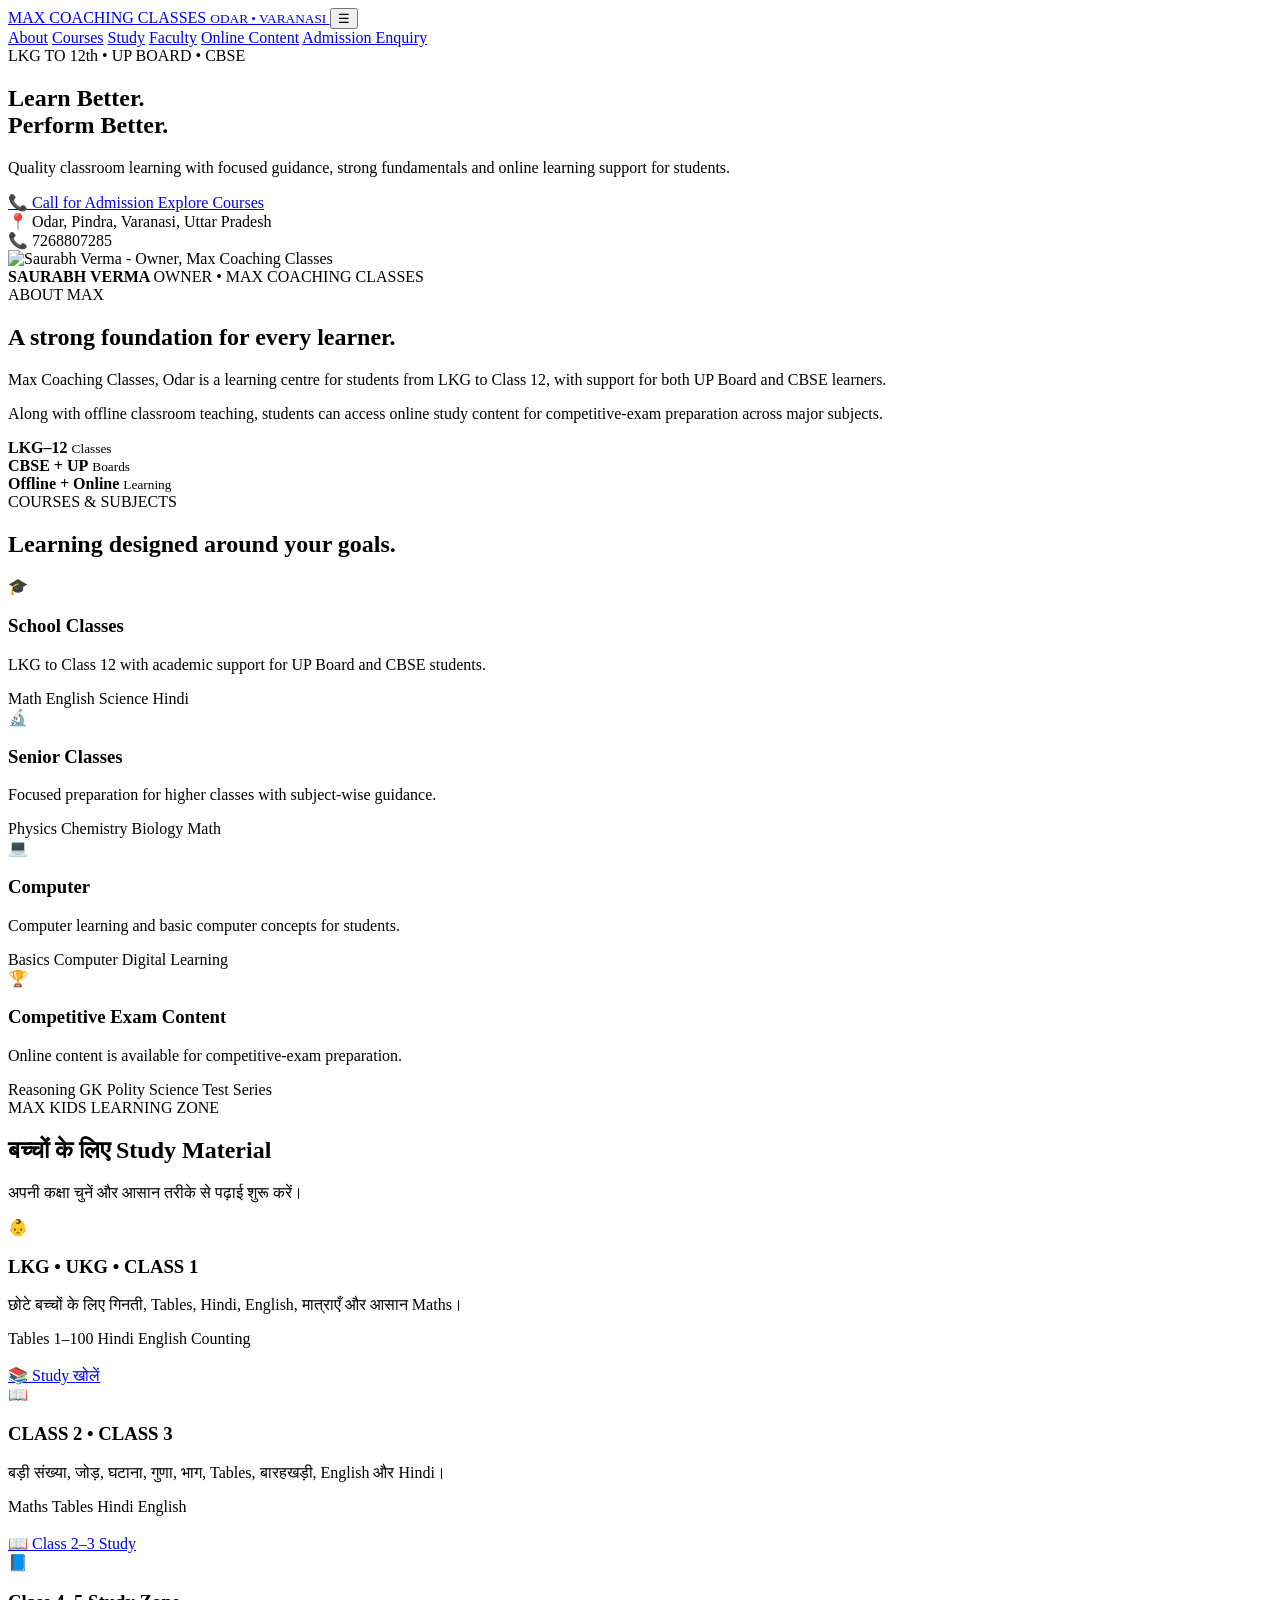
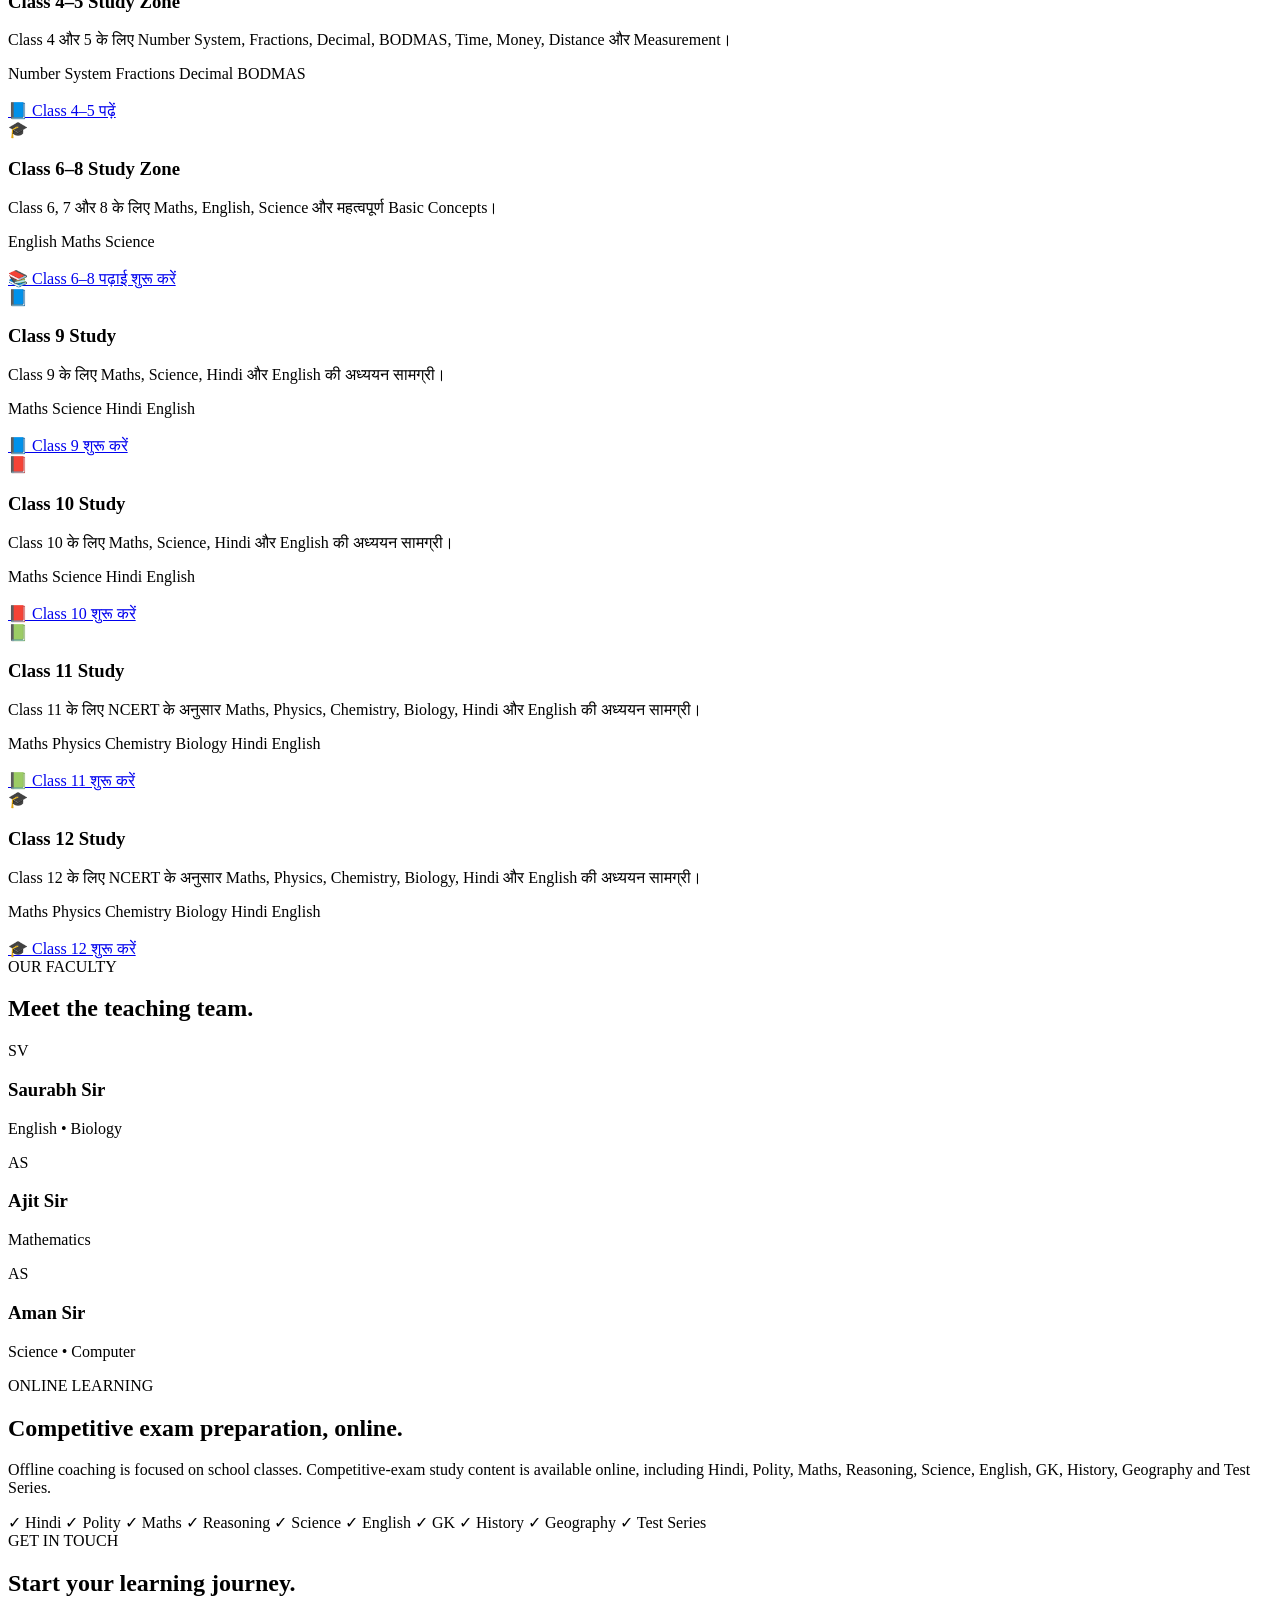
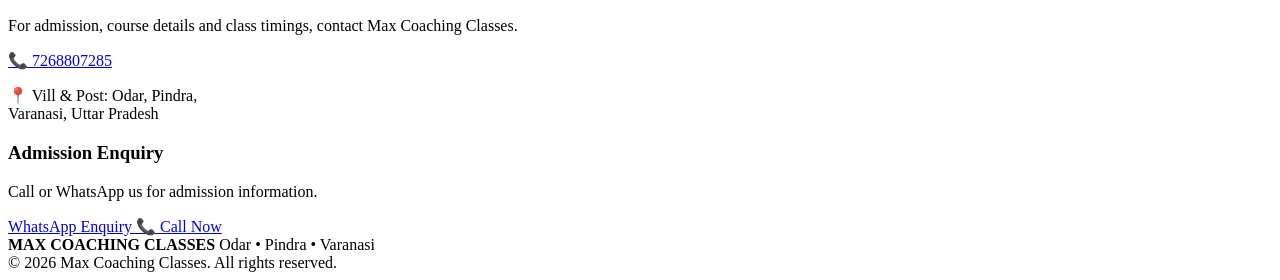
==== index.html @ fa8a2a4c "Add initial index.html for coaching classes website" ====
<!DOCTYPE html>
<html lang="en">
<head>

  <meta charset="UTF-8">

  <meta name="viewport"
        content="width=device-width, initial-scale=1.0">

  <meta name="description"
        content="Max Coaching Classes Odar, Pindra, Varanasi - LKG to 12th, UP Board, CBSE and online learning content.">

  <meta name="theme-color"
        content="#080808">

  <title>MAX Coaching Classes | Odar, Varanasi</title>

  <!-- Google Fonts -->
  <link rel="preconnect" href="https://fonts.googleapis.com">

  <link rel="preconnect"
        href="https://fonts.gstatic.com"
        crossorigin>

  <link
    href="https://fonts.googleapis.com/css2?family=Inter:wght@400;500;600;700;800&family=Playfair+Display:wght@600;700;800&display=swap"
    rel="stylesheet">

  <!-- Main CSS -->
  <link rel="stylesheet" href="./style.css">

</head>

<body>


<!-- =====================================================
     HEADER
===================================================== -->

<header class="header">

  <div class="container nav">

    <a class="brand" href="#home">

      <span class="brand-max">
        MAX
      </span>

      <span>
        COACHING CLASSES
      </span>

      <small>
        ODAR • VARANASI
      </small>

    </a>

    <button
      class="menu-btn"
      type="button"
      aria-label="Open menu">

      ☰

    </button>

    <nav class="nav-links">

      <a href="#about">About</a>

      <a href="#courses">Courses</a>

      <a href="#study">Study</a>

      <a href="#faculty">Faculty</a>

      <a href="#online">Online Content</a>

      <a
        href="#contact"
        class="nav-cta">

        Admission Enquiry

      </a>

    </nav>

  </div>

</header>



<!-- =====================================================
     MAIN
===================================================== -->

<main>


<!-- =====================================================
     HERO
===================================================== -->

<section id="home" class="hero">

  <div class="hero-glow"></div>

  <div class="container hero-grid">


    <!-- HERO TEXT -->

    <div class="hero-copy">

      <div class="eyebrow">
        LKG TO 12th • UP BOARD • CBSE
      </div>

      <h1>
        Learn Better.<br>
        <span>Perform Better.</span>
      </h1>

      <p class="hero-text">
        Quality classroom learning with focused
        guidance, strong fundamentals and online
        learning support for students.
      </p>

      <div class="hero-buttons">

        <a
          class="btn btn-gold"
          href="tel:+917268807285">

          📞 Call for Admission

        </a>

        <a
          class="btn btn-outline"
          href="#courses">

          Explore Courses

        </a>

      </div>

      <div class="quick-info">

        <div>

          <b>📍</b>

          <span>
            Odar, Pindra, Varanasi, Uttar Pradesh
          </span>

        </div>

        <div>

          <b>📞</b>

          <span>
            7268807285
          </span>

        </div>

      </div>

    </div>



    <!-- =================================================
         OWNER PHOTO
    ================================================== -->

    <div class="hero-card">

      <div class="gold-ring"></div>

      <!-- OWNER IMAGE
           IMPORTANT:
           owner.png GitHub repository ke ROOT me hai.
           Isliye path ./owner.png hai.
      -->

      <div class="owner-photo">

        <img
          src="./owner.png"
          alt="Saurabh Verma - Owner, Max Coaching Classes"
          class="owner-image">

      </div>


      <!-- OWNER BADGE -->

      <div class="owner-badge">

        <strong>
          SAURABH VERMA
        </strong>

        <span>
          OWNER • MAX COACHING CLASSES
        </span>

      </div>

    </div>

  </div>

</section>



<!-- =====================================================
     ABOUT
===================================================== -->

<section id="about" class="section">

  <div class="container split">

    <div>

      <div class="section-label">
        ABOUT MAX
      </div>

      <h2>
        A strong foundation for
        <span>every learner.</span>
      </h2>

    </div>

    <div>

      <p>
        Max Coaching Classes, Odar is a learning
        centre for students from LKG to Class 12,
        with support for both UP Board and CBSE
        learners.
      </p>

      <p>
        Along with offline classroom teaching,
        students can access online study content
        for competitive-exam preparation across
        major subjects.
      </p>

      <div class="stats">

        <div>
          <strong>LKG–12</strong>
          <small>Classes</small>
        </div>

        <div>
          <strong>CBSE + UP</strong>
          <small>Boards</small>
        </div>

        <div>
          <strong>Offline + Online</strong>
          <small>Learning</small>
        </div>

      </div>

    </div>

  </div>

</section>



<!-- =====================================================
     COURSES
===================================================== -->

<section id="courses" class="section dark-section">

  <div class="container">

    <div class="section-label">
      COURSES & SUBJECTS
    </div>

    <h2>
      Learning designed around
      <span>your goals.</span>
    </h2>

    <div class="cards">


      <!-- SCHOOL CLASSES -->

      <article class="card">

        <div class="icon">🎓</div>

        <h3>
          School Classes
        </h3>

        <p>
          LKG to Class 12 with academic
          support for UP Board and CBSE
          students.
        </p>

        <div class="tags">

          <span>Math</span>
          <span>English</span>
          <span>Science</span>
          <span>Hindi</span>

        </div>

      </article>



      <!-- SENIOR CLASSES -->

      <article class="card">

        <div class="icon">🔬</div>

        <h3>
          Senior Classes
        </h3>

        <p>
          Focused preparation for higher
          classes with subject-wise guidance.
        </p>

        <div class="tags">

          <span>Physics</span>
          <span>Chemistry</span>
          <span>Biology</span>
          <span>Math</span>

        </div>

      </article>



      <!-- COMPUTER -->

      <article class="card">

        <div class="icon">💻</div>

        <h3>
          Computer
        </h3>

        <p>
          Computer learning and basic
          computer concepts for students.
        </p>

        <div class="tags">

          <span>Basics</span>
          <span>Computer</span>
          <span>Digital Learning</span>

        </div>

      </article>



      <!-- COMPETITIVE -->

      <article class="card">

        <div class="icon">🏆</div>

        <h3>
          Competitive Exam Content
        </h3>

        <p>
          Online content is available for
          competitive-exam preparation.
        </p>

        <div class="tags">

          <span>Reasoning</span>
          <span>GK</span>
          <span>Polity</span>
          <span>Science</span>
          <span>Test Series</span>

        </div>

      </article>

    </div>

  </div>

</section>



<!-- =====================================================
     STUDY ZONE
===================================================== -->

<section id="study" class="section dark-section">

  <div class="container">

    <div class="section-label">
      MAX KIDS LEARNING ZONE
    </div>

    <h2>
      बच्चों के लिए
      <span>Study Material</span>
    </h2>

    <p>
      अपनी कक्षा चुनें और आसान तरीके से
      पढ़ाई शुरू करें।
    </p>

    <div class="cards">


      <!-- LKG UKG CLASS 1 -->

      <article class="card">

        <div class="icon">👶</div>

        <h3>
          LKG • UKG • CLASS 1
        </h3>

        <p>
          छोटे बच्चों के लिए गिनती,
          Tables, Hindi, English,
          मात्राएँ और आसान Maths।
        </p>

        <div class="tags">

          <span>Tables 1–100</span>
          <span>Hindi</span>
          <span>English</span>
          <span>Counting</span>

        </div>

        <br>

        <a
          class="btn btn-gold"
          href="study.html">

          📚 Study खोलें

        </a>

      </article>



      <!-- CLASS 2–3 -->

      <article class="card">

        <div class="icon">📖</div>

        <h3>
          CLASS 2 • CLASS 3
        </h3>

        <p>
          बड़ी संख्या, जोड़, घटाना,
          गुणा, भाग, Tables, बारहखड़ी,
          English और Hindi।
        </p>

        <div class="tags">

          <span>Maths</span>
          <span>Tables</span>
          <span>Hindi</span>
          <span>English</span>

        </div>

        <br>

        <a
          class="btn btn-gold"
          href="study23.html">

          📖 Class 2–3 Study

        </a>

      </article>



      <!-- CLASS 4–5 -->

      <article class="card">

        <div class="icon">📘</div>

        <h3>
          Class 4–5 Study Zone
        </h3>

        <p>
          Class 4 और 5 के लिए Number System,
          Fractions, Decimal, BODMAS, Time,
          Money, Distance और Measurement।
        </p>

        <div class="tags">

          <span>Number System</span>
          <span>Fractions</span>
          <span>Decimal</span>
          <span>BODMAS</span>

        </div>

        <br>

        <a
          class="btn btn-gold"
          href="class4-5.html">

          📘 Class 4–5 पढ़ें

        </a>

      </article>



      <!-- CLASS 6–8 -->

      <article class="card">

        <div class="icon">🎓</div>

        <h3>
          Class 6–8 Study Zone
        </h3>

        <p>
          Class 6, 7 और 8 के लिए Maths,
          English, Science और महत्वपूर्ण
          Basic Concepts।
        </p>

        <div class="tags">

          <span>English</span>
          <span>Maths</span>
          <span>Science</span>

        </div>

        <br>

        <a
          class="btn btn-gold"
          href="class6-8.html">

          📚 Class 6–8 पढ़ाई शुरू करें

        </a>

      </article>



      <!-- CLASS 9 -->

      <article class="card">

        <div class="icon">📘</div>

        <h3>
          Class 9 Study
        </h3>

        <p>
          Class 9 के लिए Maths, Science,
          Hindi और English की अध्ययन सामग्री।
        </p>

        <div class="tags">

          <span>Maths</span>
          <span>Science</span>
          <span>Hindi</span>
          <span>English</span>

        </div>

        <br>

        <a
          class="btn btn-gold"
          href="class9.html">

          📘 Class 9 शुरू करें

        </a>

      </article>



      <!-- CLASS 10 -->

      <article class="card">

        <div class="icon">📕</div>

        <h3>
          Class 10 Study
        </h3>

        <p>
          Class 10 के लिए Maths, Science,
          Hindi और English की अध्ययन सामग्री।
        </p>

        <div class="tags">

          <span>Maths</span>
          <span>Science</span>
          <span>Hindi</span>
          <span>English</span>

        </div>

        <br>

        <a
          class="btn btn-gold"
          href="class10.html">

          📕 Class 10 शुरू करें

        </a>

      </article>



      <!-- CLASS 11 -->

      <article class="card">

        <div class="icon">📗</div>

        <h3>
          Class 11 Study
        </h3>

        <p>
          Class 11 के लिए NCERT के अनुसार
          Maths, Physics, Chemistry, Biology,
          Hindi और English की अध्ययन सामग्री।
        </p>

        <div class="tags">

          <span>Maths</span>
          <span>Physics</span>
          <span>Chemistry</span>
          <span>Biology</span>
          <span>Hindi</span>
          <span>English</span>

        </div>

        <br>

        <a
          class="btn btn-gold"
          href="class11.html">

          📗 Class 11 शुरू करें

        </a>

      </article>



      <!-- CLASS 12 -->

      <article class="card">

        <div class="icon">🎓</div>

        <h3>
          Class 12 Study
        </h3>

        <p>
          Class 12 के लिए NCERT के अनुसार
          Maths, Physics, Chemistry, Biology,
          Hindi और English की अध्ययन सामग्री।
        </p>

        <div class="tags">

          <span>Maths</span>
          <span>Physics</span>
          <span>Chemistry</span>
          <span>Biology</span>
          <span>Hindi</span>
          <span>English</span>

        </div>

        <br>

        <a
          class="btn btn-gold"
          href="class12.html">

          🎓 Class 12 शुरू करें

        </a>

      </article>

    </div>

  </div>

</section>



<!-- =====================================================
     FACULTY
===================================================== -->

<section id="faculty" class="section">

  <div class="container">

    <div class="section-label">
      OUR FACULTY
    </div>

    <h2>
      Meet the
      <span>teaching team.</span>
    </h2>

    <div class="faculty-grid">

      <div class="faculty">

        <div class="avatar">
          SV
        </div>

        <h3>
          Saurabh Sir
        </h3>

        <p>
          English • Biology
        </p>

      </div>


      <div class="faculty">

        <div class="avatar">
          AS
        </div>

        <h3>
          Ajit Sir
        </h3>

        <p>
          Mathematics
        </p>

      </div>


      <div class="faculty">

        <div class="avatar">
          AS
        </div>

        <h3>
          Aman Sir
        </h3>

        <p>
          Science • Computer
        </p>

      </div>

    </div>

  </div>

</section>



<!-- =====================================================
     ONLINE LEARNING
===================================================== -->

<section id="online" class="section online-section">

  <div class="container online-box">

    <div>

      <div class="section-label">
        ONLINE LEARNING
      </div>

      <h2>
        Competitive exam preparation,
        <span>online.</span>
      </h2>

      <p>
        Offline coaching is focused on school
        classes. Competitive-exam study content
        is available online, including Hindi,
        Polity, Maths, Reasoning, Science,
        English, GK, History, Geography and
        Test Series.
      </p>

    </div>

    <div class="online-list">

      <span>✓ Hindi</span>
      <span>✓ Polity</span>
      <span>✓ Maths</span>
      <span>✓ Reasoning</span>
      <span>✓ Science</span>
      <span>✓ English</span>
      <span>✓ GK</span>
      <span>✓ History</span>
      <span>✓ Geography</span>
      <span>✓ Test Series</span>

    </div>

  </div>

</section>



<!-- =====================================================
     CONTACT
===================================================== -->

<section id="contact" class="section contact-section">

  <div class="container contact-grid">

    <div>

      <div class="section-label">
        GET IN TOUCH
      </div>

      <h2>
        Start your learning
        <span>journey.</span>
      </h2>

      <p>
        For admission, course details and
        class timings, contact Max Coaching
        Classes.
      </p>

      <a
        class="big-phone"
        href="tel:+917268807285">

        📞 7268807285

      </a>

      <p class="address">

        📍 Vill & Post: Odar, Pindra,

        <br>

        Varanasi, Uttar Pradesh

      </p>

    </div>



    <div class="contact-card">

      <h3>
        Admission Enquiry
      </h3>

      <p>
        Call or WhatsApp us for admission
        information.
      </p>

      <a
        class="btn btn-gold full"
        href="https://wa.me/917268807285?text=Hello%20Max%20Coaching%20Classes,%20I%20want%20admission%20details."
        target="_blank"
        rel="noopener">

        WhatsApp Enquiry

      </a>

      <a
        class="btn btn-outline full"
        href="tel:+917268807285">

        📞 Call Now

      </a>

    </div>

  </div>

</section>


</main>



<!-- =====================================================
     FOOTER
===================================================== -->

<footer>

  <div class="container footer">

    <div>

      <strong>
        MAX COACHING CLASSES
      </strong>

      <span>
        Odar • Pindra • Varanasi
      </span>

    </div>

    <div>

      © <span id="year"></span>
      Max Coaching Classes.
      All rights reserved.

    </div>

  </div>

</footer>



<!-- =====================================================
     JAVASCRIPT
===================================================== -->

<script src="./script.js"></script>

<script>

  /* Current year */

  const yearElement =
    document.getElementById("year");

  if (yearElement) {

    yearElement.textContent =
      new Date().getFullYear();

  }

</script>


</body>
  </html>
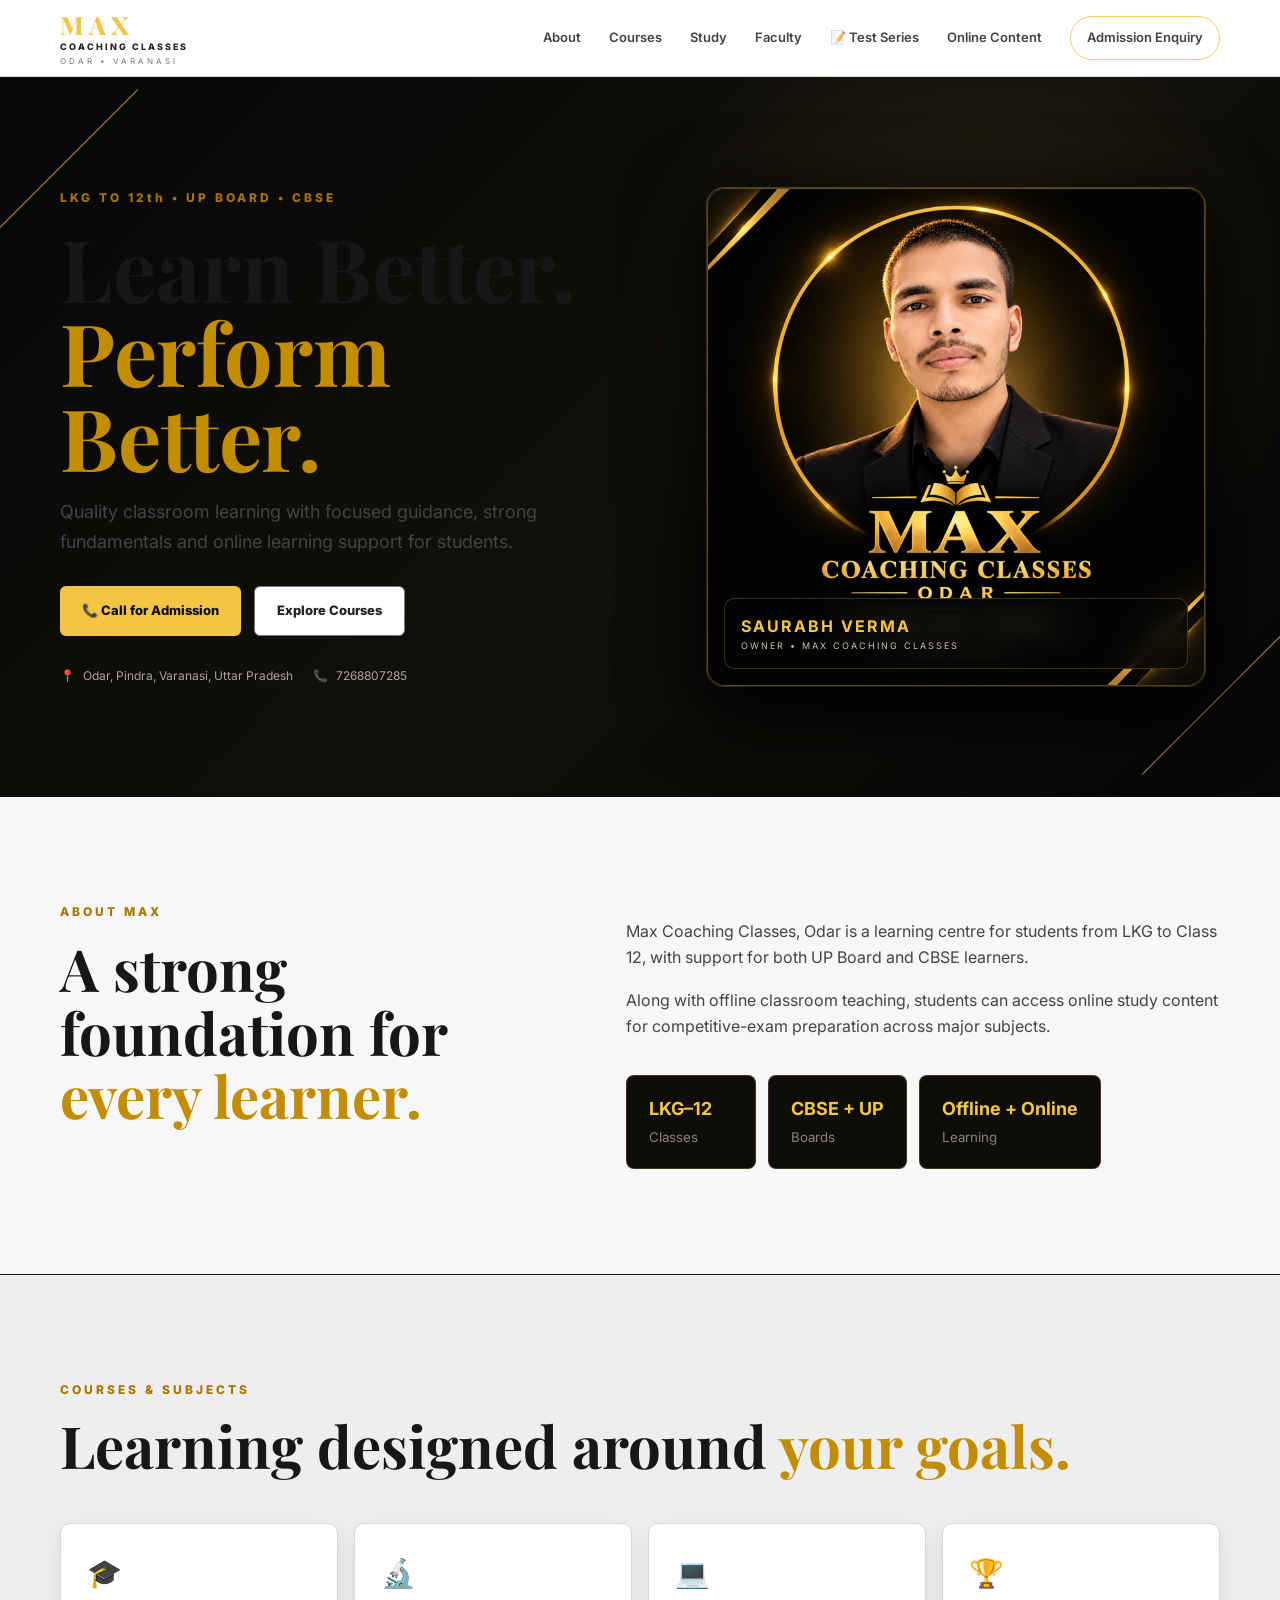
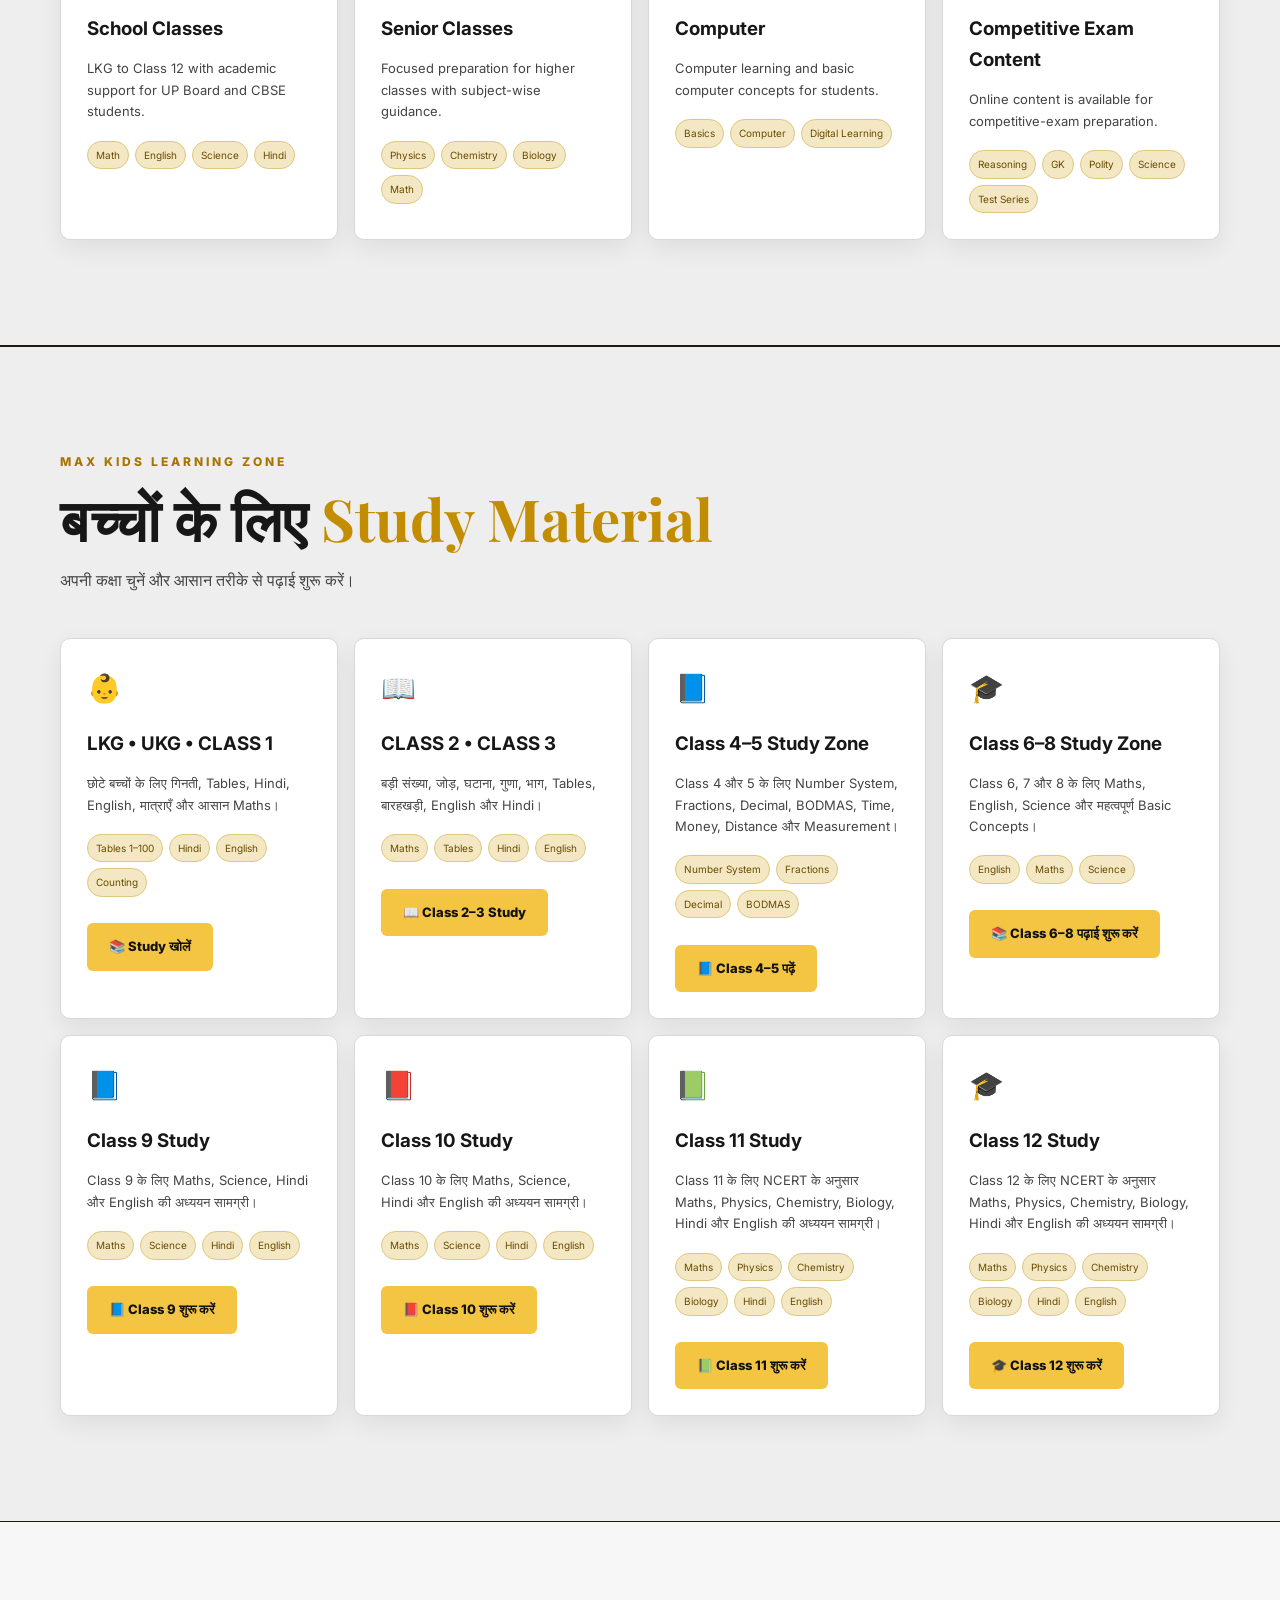
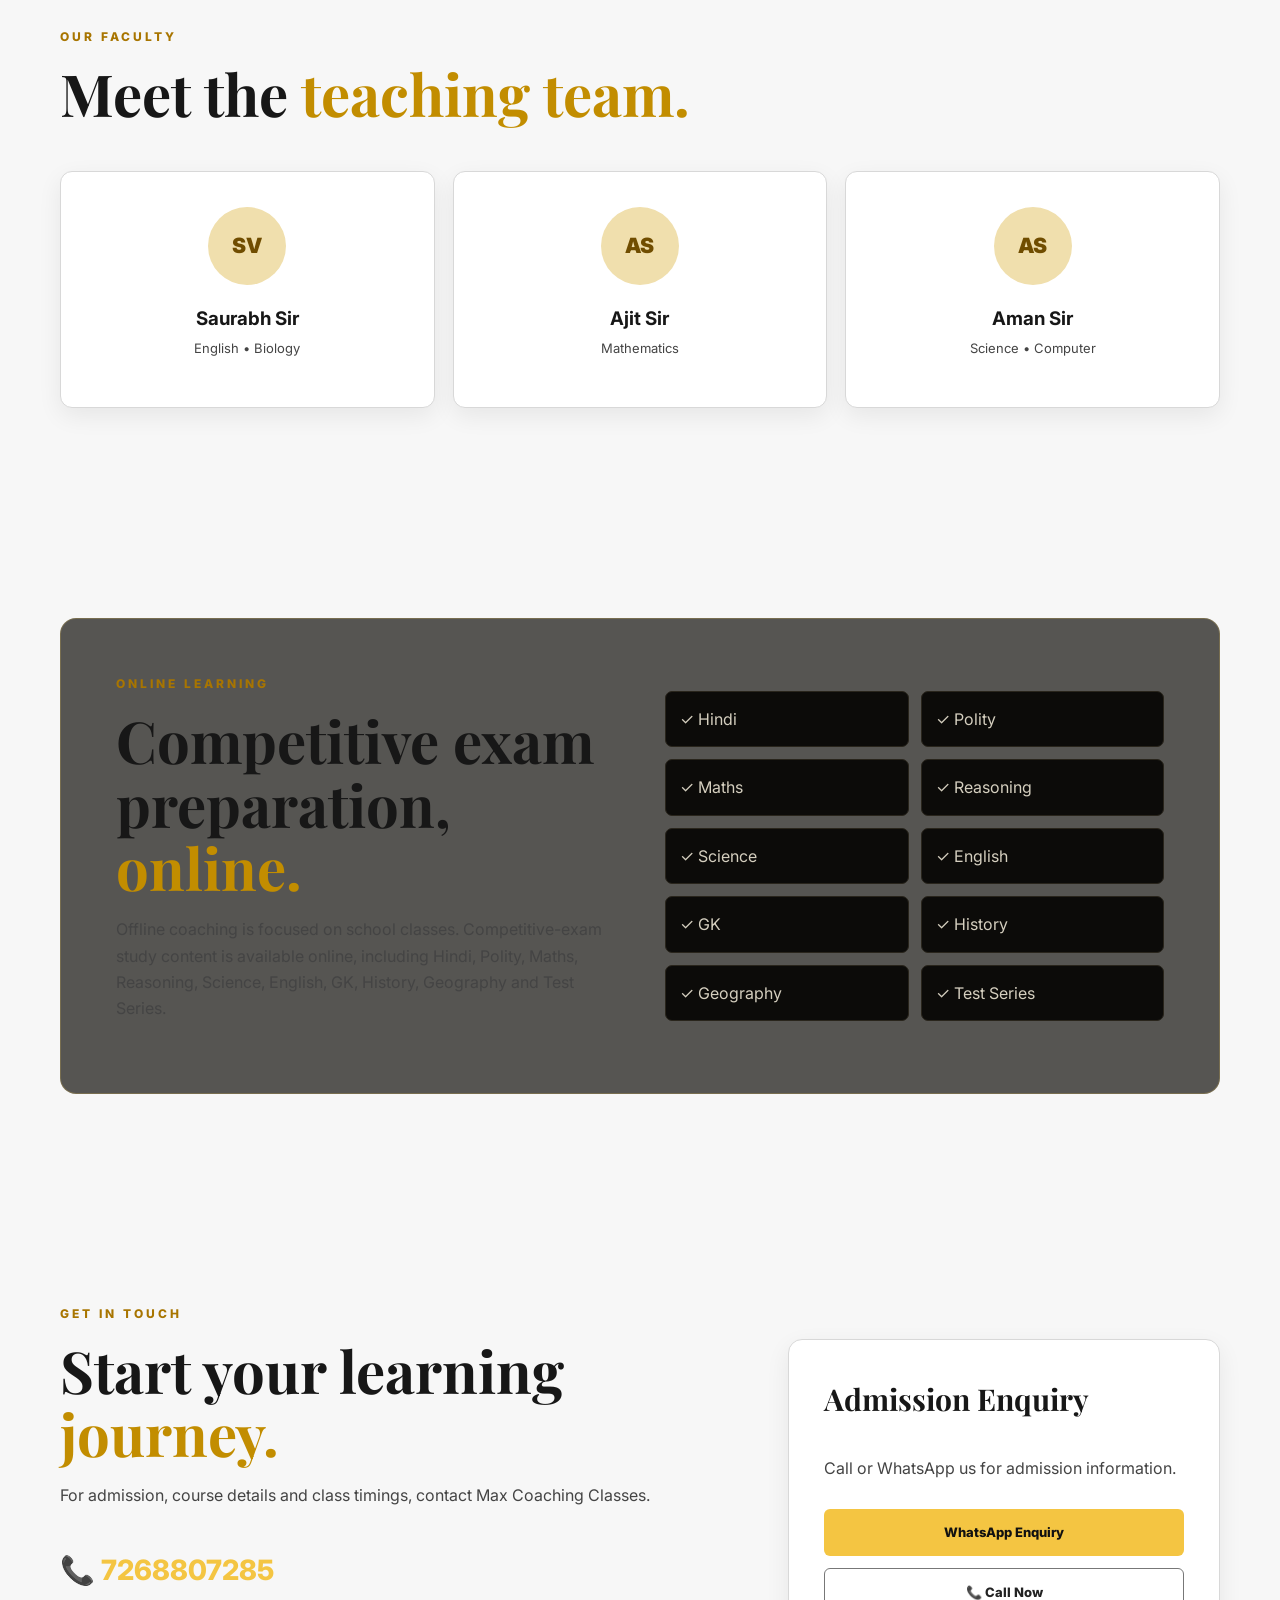
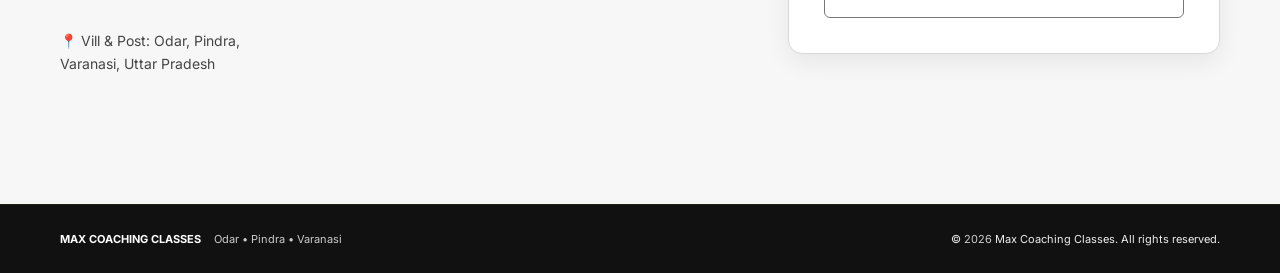
==== commit ab626d6d: "Update index.html" ====
--- a/index.html
+++ b/index.html
@@ -76,7 +76,9 @@
       <a href="#study">Study</a>
 
       <a href="#faculty">Faculty</a>
-
+     <a href="test-series.html">
+     📝 Test Series
+      </a>
       <a href="#online">Online Content</a>
 
       <a
--- a/style.css
+++ b/style.css
@@ -0,0 +1,998 @@
+:root{
+  --black:#070707; --black2:#11100d; --gold:#f4c64d; --gold2:#ffd873;
+  --white:#f8f6ef; --muted:#b8b4aa; --line:rgba(244,198,77,.22);
+}
+*{box-sizing:border-box}html{scroll-behavior:smooth}
+body{margin:0;background:var(--black);color:var(--white);font-family:Inter,Arial,sans-serif;line-height:1.65}
+a{color:inherit;text-decoration:none}.container{width:min(1160px,92%);margin:auto}
+.header{position:sticky;top:0;z-index:50;background:rgba(7,7,7,.86);backdrop-filter:blur(14px);border-bottom:1px solid var(--line)}
+.nav{min-height:76px;display:flex;align-items:center;justify-content:space-between}.brand{display:flex;flex-direction:column;line-height:1}.brand-max{font-family:"Playfair Display",serif;font-size:25px;letter-spacing:5px;color:var(--gold);font-weight:800}.brand span:not(.brand-max){font-size:9px;letter-spacing:2px;font-weight:800;margin-top:5px}.brand small{color:#a99c7b;font-size:8px;letter-spacing:3px;margin-top:6px}
+.nav-links{display:flex;gap:28px;align-items:center;font-size:13px;font-weight:600}.nav-links a{opacity:.85}.nav-links a:hover{color:var(--gold);opacity:1}.nav-cta{border:1px solid var(--gold);padding:10px 16px;border-radius:30px;color:var(--gold)!important}.menu-btn{display:none;background:none;border:0;color:white;font-size:25px}
+.hero{position:relative;overflow:hidden;background:radial-gradient(circle at 75% 35%,rgba(244,198,77,.13),transparent 32%),linear-gradient(135deg,#070707,#12100b 55%,#070707);min-height:720px;display:flex;align-items:center}.hero:before,.hero:after{content:"";position:absolute;width:220px;height:1px;background:var(--gold);opacity:.7;transform:rotate(-45deg)}.hero:before{top:90px;left:-50px}.hero:after{right:-50px;bottom:100px}.hero-grid{display:grid;grid-template-columns:1.05fr .95fr;gap:50px;align-items:center}.eyebrow,.section-label{color:var(--gold);letter-spacing:3px;font-size:12px;font-weight:800}.hero h1{font-family:"Playfair Display",serif;font-size:clamp(52px,7vw,86px);line-height:.98;margin:18px 0}.hero h1 span,h2 span{color:var(--gold)}.hero-text{max-width:590px;color:#c7c2b6;font-size:18px}.hero-buttons{display:flex;gap:13px;margin:30px 0}.btn{display:inline-flex;align-items:center;justify-content:center;padding:13px 22px;border-radius:6px;font-weight:800;font-size:13px;transition:.25s}.btn-gold{background:var(--gold);color:#111}.btn-gold:hover{background:var(--gold2);transform:translateY(-2px)}.btn-outline{border:1px solid #6e633f;color:var(--white)}.btn-outline:hover{border-color:var(--gold);color:var(--gold)}.quick-info{display:flex;gap:20px;flex-wrap:wrap;color:#aaa69b;font-size:12px}.quick-info div{display:flex;gap:8px;align-items:center}.quick-info b{color:var(--gold)}
+.hero-card{position:relative;max-width:500px;margin:auto}.hero-card img{display:block;width:100%;border-radius:18px;position:relative;z-index:2;box-shadow:0 20px 80px rgba(0,0,0,.75);border:1px solid rgba(244,198,77,.3)}.gold-ring{position:absolute;inset:7%;border:1px solid rgba(244,198,77,.8);border-radius:50%;transform:rotate(15deg);box-shadow:0 0 45px rgba(244,198,77,.15)}.owner-badge{position:absolute;z-index:3;bottom:18px;left:18px;right:18px;padding:14px 16px;border-radius:10px;background:rgba(5,5,5,.82);backdrop-filter:blur(10px);border:1px solid var(--line);display:flex;flex-direction:column}.owner-badge strong{color:var(--gold);letter-spacing:2px}.owner-badge span{font-size:9px;color:#c8c1ae;letter-spacing:2px}
+.section{padding:105px 0}.split{display:grid;grid-template-columns:.9fr 1.1fr;gap:80px}.section h2{font-family:"Playfair Display",serif;font-size:clamp(38px,5vw,58px);line-height:1.1;margin:15px 0 0}.section p{color:#bcb8ad}.stats{display:flex;gap:12px;margin-top:35px}.stats div{border:1px solid var(--line);padding:18px 22px;min-width:130px;border-radius:8px;background:#0e0d0a}.stats strong{display:block;color:var(--gold);font-size:18px}.stats small{color:#88847a}
+.dark-section{background:#0c0b09;border-top:1px solid #1c1913;border-bottom:1px solid #1c1913}.cards{display:grid;grid-template-columns:repeat(4,1fr);gap:16px;margin-top:45px}.card{padding:26px;border:1px solid #27231b;background:linear-gradient(160deg,#12110e,#0b0b09);border-radius:10px;min-height:280px}.card:hover{border-color:rgba(244,198,77,.55);transform:translateY(-4px);transition:.25s}.icon{font-size:28px}.card h3{margin:18px 0 8px}.card p{font-size:13px}.tags{display:flex;flex-wrap:wrap;gap:6px;margin-top:18px}.tags span{font-size:10px;padding:5px 8px;border-radius:20px;background:#201c13;color:#d7c58f}
+.faculty-grid{display:grid;grid-template-columns:repeat(3,1fr);gap:18px;margin-top:45px}.faculty{text-align:center;border:1px solid #27231b;padding:35px;background:#0d0c0a;border-radius:12px}.avatar{width:78px;height:78px;border-radius:50%;display:grid;place-items:center;margin:auto;background:linear-gradient(145deg,#f4c64d,#6e5420);color:#111;font-weight:900;font-size:21px}.faculty h3{margin-bottom:3px}.faculty p{margin-top:0;color:var(--gold);font-size:13px}
+.online-section{background:radial-gradient(circle at 20% 50%,rgba(244,198,77,.08),transparent 35%)}.online-box{border:1px solid var(--line);padding:55px;border-radius:16px;display:grid;grid-template-columns:1fr 1fr;gap:50px;background:rgba(18,16,12,.7)}.online-list{display:grid;grid-template-columns:1fr 1fr;gap:12px;align-content:center}.online-list span{padding:14px;border:1px solid #29251c;border-radius:7px;color:#d5cfbf;background:#0c0b09}
+.contact-section{padding-bottom:115px}.contact-grid{display:grid;grid-template-columns:1.2fr .8fr;gap:80px;align-items:center}.big-phone{display:inline-block;color:var(--gold);font-size:28px;font-weight:800;margin:22px 0}.address{font-size:14px}.contact-card{border:1px solid var(--line);padding:35px;border-radius:14px;background:linear-gradient(160deg,#17140e,#0d0c0a)}.contact-card h3{font-family:"Playfair Display",serif;font-size:30px;margin-top:0}.full{width:100%;margin-top:12px}
+footer{border-top:1px solid #211e17;padding:25px 0;color:#77736a;font-size:11px}.footer{display:flex;justify-content:space-between;gap:20px}.footer strong{color:#c4a75d;margin-right:10px}
+@media(max-width:850px){.nav-links{display:none;position:absolute;top:76px;left:0;right:0;background:#090908;padding:20px;flex-direction:column;border-bottom:1px solid var(--line)}.nav-links.open{display:flex}.menu-btn{display:block}.hero{padding:75px 0}.hero-grid,.split,.online-box,.contact-grid{grid-template-columns:1fr}.hero-card{order:-1;max-width:430px}.cards{grid-template-columns:1fr 1fr}.faculty-grid{grid-template-columns:1fr}.section{padding:75px 0}.split{gap:30px}.footer{flex-direction:column}}
+@media(max-width:520px){.cards{grid-template-columns:1fr}.hero h1{font-size:52px}.stats{display:grid;grid-template-columns:1fr 1fr}.online-box{padding:28px}.hero-buttons{flex-direction:column}.btn{width:100%}}
+
+/* =================================================
+   MAX KIDS STUDY SECTION
+================================================= */
+
+.study-section{
+  background:#090807;
+  padding:90px 20px;
+  border-top:1px solid #282218;
+}
+
+.study-container{
+  max-width:1200px;
+  margin:auto;
+}
+
+.study-title{
+  text-align:center;
+  margin-bottom:35px;
+}
+
+.study-title p{
+  color:#d8ad43;
+  letter-spacing:4px;
+  font-size:11px;
+  font-weight:800;
+}
+
+.study-title h2{
+  color:#fff;
+  font-family:"Playfair Display",serif;
+  font-size:42px;
+  margin:10px 0;
+}
+
+.study-title span{
+  color:#aaa49a;
+  font-size:15px;
+}
+
+.study-menu{
+  display:flex;
+  justify-content:center;
+  flex-wrap:wrap;
+  gap:10px;
+  margin-bottom:60px;
+}
+
+.study-menu a{
+  color:#e9d18c;
+  background:#12100c;
+  border:1px solid #3a3120;
+  padding:11px 17px;
+  border-radius:30px;
+  text-decoration:none;
+  font-size:12px;
+  font-weight:bold;
+  transition:.3s;
+}
+
+.study-menu a:hover{
+  background:#d8ad43;
+  color:#080706;
+}
+
+.study-box{
+  margin:70px 0;
+}
+
+.study-heading{
+  margin-bottom:28px;
+}
+
+.study-heading small{
+  color:#d8ad43;
+  letter-spacing:3px;
+  font-weight:bold;
+  font-size:10px;
+}
+
+.study-heading h3{
+  color:white;
+  font-family:"Playfair Display",serif;
+  font-size:32px;
+  margin:7px 0;
+}
+
+.study-heading p{
+  color:#99948a;
+  font-size:14px;
+}
+
+
+/* TABLES */
+
+.table-grid{
+  display:grid;
+  grid-template-columns:repeat(5,1fr);
+  gap:10px;
+}
+
+.table-card{
+  background:#12100c;
+  border:1px solid #30291d;
+  border-radius:10px;
+  padding:15px 8px;
+  text-align:center;
+}
+
+.table-card strong{
+  display:block;
+  color:#e2b84d;
+  margin-bottom:7px;
+}
+
+.table-card span{
+  color:#c4beb1;
+  font-size:11px;
+  line-height:1.7;
+}
+
+
+/* MATH */
+
+.math-cards{
+  display:grid;
+  grid-template-columns:repeat(4,1fr);
+  gap:15px;
+}
+
+.math-card{
+  background:#12100c;
+  border:1px solid #30291d;
+  border-radius:12px;
+  padding:25px;
+  text-align:center;
+}
+
+.math-card div{
+  font-size:35px;
+}
+
+.math-card h4{
+  color:#e2b84d;
+  font-size:20px;
+}
+
+.math-card p{
+  color:#d0cabd;
+  margin:7px;
+}
+
+.small-table-box{
+  margin-top:35px;
+  background:#0e0d0a;
+  border:1px solid #30291d;
+  border-radius:12px;
+  padding:25px;
+}
+
+.small-table-box h3{
+  color:#e2b84d;
+}
+
+.small-table-grid{
+  display:grid;
+  grid-template-columns:repeat(5,1fr);
+  gap:10px;
+}
+
+.small-table{
+  background:#15130f;
+  border:1px solid #30291d;
+  border-radius:8px;
+  padding:12px;
+  color:#d0cabd;
+  text-align:center;
+  font-size:12px;
+  line-height:1.7;
+}
+
+.small-table b{
+  color:#e2b84d;
+  display:block;
+  margin-bottom:5px;
+}
+
+
+/* HINDI */
+
+.hindi-grid{
+  display:grid;
+  grid-template-columns:repeat(7,1fr);
+  gap:10px;
+}
+
+.hindi-card{
+  min-height:105px;
+  background:#12100c;
+  border:1px solid #30291d;
+  border-radius:10px;
+  display:flex;
+  flex-direction:column;
+  justify-content:center;
+  align-items:center;
+  text-align:center;
+  padding:10px;
+}
+
+.hindi-card b{
+  color:#e2b84d;
+  font-family:"Noto Sans Devanagari","Nirmala UI",sans-serif;
+  font-size:30px;
+}
+
+.hindi-card span{
+  color:#c8c1b2;
+  font-size:11px;
+  margin-top:8px;
+}
+
+
+/* MATRAYEN */
+
+.matra-section{
+  background:#11100c;
+  border:1px solid #30291d;
+  border-radius:12px;
+  padding:25px;
+  margin-top:25px;
+}
+
+.matra-section h3{
+  color:#e2b84d;
+}
+
+.matra-grid{
+  display:flex;
+  flex-wrap:wrap;
+  gap:10px;
+}
+
+.matra-grid span{
+  color:white;
+  background:#1b1811;
+  border:1px solid #3b321f;
+  padding:10px 15px;
+  border-radius:8px;
+  font-family:"Noto Sans Devanagari","Nirmala UI",sans-serif;
+  font-size:20px;
+}
+
+
+/* COUNTING */
+
+.counting-grid{
+  display:grid;
+  grid-template-columns:repeat(5,1fr);
+  gap:13px;
+}
+
+.count-card{
+  background:#12100c;
+  border:1px solid #30291d;
+  border-radius:12px;
+  min-height:190px;
+  display:flex;
+  flex-direction:column;
+  justify-content:center;
+  align-items:center;
+  text-align:center;
+  padding:15px;
+}
+
+.count-card strong{
+  color:#e2b84d;
+  font-size:32px;
+}
+
+.count-card span{
+  font-size:32px;
+  margin:5px;
+}
+
+.count-card p{
+  font-size:22px;
+  margin:4px;
+}
+
+.count-card b{
+  color:#fff;
+  font-family:"Noto Sans Devanagari","Nirmala UI",sans-serif;
+}
+
+
+/* ENGLISH */
+
+.alphabet-grid{
+  display:grid;
+  grid-template-columns:repeat(7,1fr);
+  gap:10px;
+}
+
+.alpha-card{
+  background:#12100c;
+  border:1px solid #30291d;
+  border-radius:10px;
+  padding:15px;
+  text-align:center;
+}
+
+.alpha-card strong{
+  display:block;
+  color:#e2b84d;
+  font-size:30px;
+}
+
+.alpha-card small{
+  display:block;
+  color:white;
+  font-size:23px;
+  margin-top:4px;
+}
+
+.alpha-card span{
+  color:#8e897e;
+  font-size:9px;
+}
+
+
+/* MOBILE */
+
+@media(max-width:850px){
+
+  .table-grid{
+    grid-template-columns:repeat(3,1fr);
+  }
+
+  .math-cards{
+    grid-template-columns:repeat(2,1fr);
+  }
+
+  .hindi-grid{
+    grid-template-columns:repeat(5,1fr);
+  }
+
+  .counting-grid{
+    grid-template-columns:repeat(3,1fr);
+  }
+
+  .alphabet-grid{
+    grid-template-columns:repeat(5,1fr);
+  }
+
+}
+
+@media(max-width:550px){
+
+  .study-section{
+    padding:60px 12px;
+  }
+
+  .study-title h2{
+    font-size:30px;
+  }
+
+  .table-grid{
+    grid-template-columns:repeat(2,1fr);
+  }
+
+  .math-cards{
+    grid-template-columns:1fr;
+  }
+
+  .small-table-grid{
+    grid-template-columns:repeat(2,1fr);
+  }
+
+  .hindi-grid{
+    grid-template-columns:repeat(3,1fr);
+  }
+
+  .counting-grid{
+    grid-template-columns:repeat(2,1fr);
+  }
+
+  .alphabet-grid{
+    grid-template-columns:repeat(4,1fr);
+  }
+
+  .study-heading h3{
+    font-size:25px;
+  }
+
+}
+.study-link-card{
+  display:flex;
+  align-items:center;
+  gap:15px;
+  text-decoration:none;
+  background:#12100c;
+  border:1px solid #4a3a20;
+  padding:18px;
+  border-radius:14px;
+  color:white;
+  transition:.3s;
+}
+
+.study-link-card > span{
+  font-size:32px;
+}
+
+.study-link-card div{
+  flex:1;
+}
+
+.study-link-card strong{
+  display:block;
+  color:#e4b844;
+  font-size:18px;
+}
+
+.study-link-card small{
+  display:block;
+  color:#aaa;
+  margin-top:3px;
+}
+
+.study-link-card b{
+  color:#e4b844;
+  font-size:25px;
+}
+
+.study-link-card:hover{
+  transform:translateY(-3px);
+  border-color:#e4b844;
+}
+/* =========================================================
+   MAX COACHING CLASSES
+   LIGHT + DARK MODE FIX
+   इसे style.css के सबसे नीचे रखें
+   ========================================================= */
+
+/* ---------- BASIC THEME VARIABLES ---------- */
+
+:root {
+  color-scheme: light dark;
+
+  --page-bg: #080808;
+  --section-bg: #0d0d0d;
+  --card-bg: #151515;
+  --card-bg-2: #1b1b1b;
+
+  --text-main: #ffffff;
+  --text-heading: #ffffff;
+  --text-muted: #c9c9c9;
+
+  --gold: #f4c542;
+  --gold-dark: #d9a91f;
+
+  --border: #343434;
+  --soft-border: #444444;
+
+  --input-bg: #ffffff;
+}
+
+
+/* =========================================================
+   DARK MODE
+   ========================================================= */
+
+@media (prefers-color-scheme: dark) {
+
+  body {
+    background: var(--page-bg);
+    color: var(--text-main);
+  }
+
+  .section,
+  .study-section {
+    background: var(--section-bg);
+    color: var(--text-main);
+  }
+
+  .dark-section {
+    background: #080808;
+  }
+
+  h1,
+  h2,
+  h3,
+  h4,
+  h5,
+  h6,
+  strong,
+  b {
+    color: var(--text-heading);
+  }
+
+  p,
+  li,
+  span {
+    color: var(--text-muted);
+  }
+
+  .card,
+  .study-box,
+  .math-card,
+  .hindi-card,
+  .count-card,
+  .alphabet-card,
+  .faculty,
+  .contact-card {
+    background: var(--card-bg);
+    color: var(--text-main);
+    border-color: var(--border);
+  }
+
+}
+
+
+/* =========================================================
+   LIGHT MODE
+   ========================================================= */
+
+@media (prefers-color-scheme: light) {
+
+  body {
+    background: #f7f7f7 !important;
+    color: #171717 !important;
+  }
+
+  .header {
+    background: #ffffff !important;
+    color: #171717 !important;
+    border-bottom: 1px solid #dddddd;
+  }
+
+  .section,
+  .study-section {
+    background: #f7f7f7 !important;
+    color: #171717 !important;
+  }
+
+  .dark-section {
+    background: #eeeeee !important;
+    color: #171717 !important;
+  }
+
+
+  /* ---------- ALL HEADINGS ---------- */
+
+  h1,
+  h2,
+  h3,
+  h4,
+  h5,
+  h6 {
+    color: #171717 !important;
+  }
+
+  .hero h1 {
+    color: #171717 !important;
+  }
+
+  .hero h1 span,
+  h2 span {
+    color: #c28d00 !important;
+  }
+
+
+  /* ---------- NORMAL TEXT ---------- */
+
+  p {
+    color: #444444 !important;
+  }
+
+  .section-label,
+  .eyebrow {
+    color: #a87500 !important;
+  }
+
+
+  /* ---------- NAVIGATION ---------- */
+
+  .nav-links a {
+    color: #222222 !important;
+  }
+
+  .nav-links a:hover {
+    color: #b27b00 !important;
+  }
+
+  .brand {
+    color: #222222 !important;
+  }
+
+  .brand small {
+    color: #777777 !important;
+  }
+
+
+  /* =====================================================
+     STUDY CARDS
+     ===================================================== */
+
+  .card,
+  .study-box,
+  .math-card,
+  .hindi-card,
+  .count-card,
+  .alphabet-card,
+  .faculty,
+  .contact-card {
+
+    background: #ffffff !important;
+
+    color: #171717 !important;
+
+    border: 1px solid #d8d8d8 !important;
+
+    box-shadow: 0 8px 25px rgba(0, 0, 0, 0.07);
+  }
+
+
+  /* ---------- CARD HEADINGS ---------- */
+
+  .card h3,
+  .study-box h3,
+  .math-card h4,
+  .hindi-card b,
+  .count-card strong,
+  .count-card b,
+  .alphabet-card .capital,
+  .alphabet-card .small,
+  .faculty h3,
+  .contact-card h3 {
+
+    color: #171717 !important;
+  }
+
+
+  /* ---------- CARD TEXT ---------- */
+
+  .card p,
+  .study-box p,
+  .math-card p,
+  .hindi-card span,
+  .count-card p,
+  .count-card span,
+  .faculty p,
+  .contact-card p {
+
+    color: #444444 !important;
+  }
+
+
+  /* =====================================================
+     STUDY HEADING
+     ===================================================== */
+
+  .study-heading small {
+    color: #b27b00 !important;
+  }
+
+  .study-heading h3 {
+    color: #171717 !important;
+  }
+
+  .study-heading p {
+    color: #555555 !important;
+  }
+
+
+  /* =====================================================
+     TABLE CARDS
+     ===================================================== */
+
+  .table-card,
+  .table-item {
+
+    background: #ffffff !important;
+
+    color: #171717 !important;
+
+    border: 1px solid #d5d5d5 !important;
+  }
+
+  .table-card h4,
+  .table-item h4 {
+
+    color: #171717 !important;
+  }
+
+  .table-card p,
+  .table-item p {
+
+    color: #444444 !important;
+  }
+
+
+  /* =====================================================
+     MATH
+     ===================================================== */
+
+  .math-card {
+    background: #ffffff !important;
+  }
+
+  .math-card > div:first-child {
+    color: #b27b00 !important;
+  }
+
+
+  /* =====================================================
+     HINDI
+     ===================================================== */
+
+  .hindi-card {
+    background: #ffffff !important;
+  }
+
+  .hindi-card b {
+    color: #b27b00 !important;
+    font-size: 30px;
+  }
+
+  .hindi-card span {
+    color: #333333 !important;
+  }
+
+
+  /* =====================================================
+     MATRA
+     ===================================================== */
+
+  .matra-section {
+    background: #f4f4f4 !important;
+    border: 1px solid #dddddd !important;
+  }
+
+  .matra-section h3 {
+    color: #171717 !important;
+  }
+
+  .matra-grid span {
+    background: #ffffff !important;
+    color: #171717 !important;
+    border: 1px solid #dddddd !important;
+  }
+
+
+  /* =====================================================
+     COUNTING
+     ===================================================== */
+
+  .count-card {
+    background: #ffffff !important;
+  }
+
+  .count-card strong {
+    color: #b27b00 !important;
+    font-size: 32px;
+  }
+
+  .count-card b {
+    color: #171717 !important;
+  }
+
+
+  /* =====================================================
+     ENGLISH ALPHABET
+     ===================================================== */
+
+  .alphabet-card {
+    background: #ffffff !important;
+  }
+
+  .alphabet-card .capital {
+    color: #b27b00 !important;
+    font-size: 32px;
+    font-weight: 800;
+  }
+
+  .alphabet-card .small {
+    color: #222222 !important;
+  }
+
+  .alphabet-card .picture {
+    color: #333333 !important;
+  }
+
+
+  /* =====================================================
+     TAGS
+     ===================================================== */
+
+  .tags span {
+    background: #f3e8c3 !important;
+    color: #6b4b00 !important;
+    border: 1px solid #dfc77d !important;
+  }
+
+
+  /* =====================================================
+     BUTTONS
+     ===================================================== */
+
+  .btn-outline {
+    color: #222222 !important;
+    border-color: #777777 !important;
+    background: #ffffff !important;
+  }
+
+  .btn-outline:hover {
+    color: #000000 !important;
+    border-color: #b27b00 !important;
+  }
+
+
+  /* =====================================================
+     FACULTY
+     ===================================================== */
+
+  .avatar {
+    background: #f0dfad !important;
+    color: #704d00 !important;
+  }
+
+
+  /* =====================================================
+     FOOTER
+     ===================================================== */
+
+  footer {
+    background: #111111 !important;
+    color: #eeeeee !important;
+  }
+
+  footer strong {
+    color: #ffffff !important;
+  }
+
+  footer span {
+    color: #cccccc !important;
+  }
+
+}
+
+
+/* =========================================================
+   MOBILE SAFETY
+   ========================================================= */
+
+@media (max-width: 600px) {
+
+  .card,
+  .study-box,
+  .math-card,
+  .hindi-card,
+  .count-card,
+  .alphabet-card {
+    color: #171717;
+  }
+
+  .study-box {
+    overflow: hidden;
+  }
+
+  .study-box p {
+    line-height: 1.7;
+  }
+
+}
+
+
+/* =========================================================
+   IMPORTANT:
+   किसी भी पुरानी WHITE TEXT rule को override करने के लिए
+   ========================================================= */
+
+@media (prefers-color-scheme: light) {
+
+  .study-section *,
+  .study-box *,
+  .math-card *,
+  .hindi-card *,
+  .count-card *,
+  .alphabet-card * {
+    text-shadow: none;
+  }
+
+  .study-section h1,
+  .study-section h2,
+  .study-section h3,
+  .study-section h4,
+  .study-section p,
+  .study-section span,
+  .study-section b,
+  .study-section strong {
+    opacity: 1 !important;
+  }
+
+}
+/* ================= OWNER PHOTO FIX ================= */
+
+.hero-card {
+  position: relative;
+  width: 100%;
+  max-width: 500px;
+  min-height: 420px;
+  display: flex;
+  align-items: center;
+  justify-content: center;
+}
+
+.hero-card .owner-photo {
+  display: block;
+  width: 100%;
+  max-width: 500px;
+  height: auto;
+  min-height: 300px;
+  object-fit: cover;
+  border-radius: 18px;
+  position: relative;
+  z-index: 2;
+  border: 1px solid rgba(244,198,77,.3);
+  box-shadow: 0 20px 80px rgba(0,0,0,.75);
+}
+
+.owner-fallback {
+  display: none;
+  position: relative;
+  z-index: 2;
+  width: 100%;
+  min-height: 300px;
+  border: 1px solid rgba(244,198,77,.3);
+  border-radius: 18px;
+  background: #11100d;
+  align-items: center;
+  justify-content: center;
+  flex-direction: column;
+  gap: 8px;
+}
+
+.owner-fallback span {
+  width: 90px;
+  height: 90px;
+  border-radius: 50%;
+  display: grid;
+  place-items: center;
+  background: #f4c64d;
+  color: #111;
+  font-size: 28px;
+  font-weight: 800;
+}
+
+.owner-fallback strong {
+  color: #f4c64d;
+  letter-spacing: 2px;
+}
+
+.owner-fallback small {
+  color: #c8c1ae;
+  letter-spacing: 2px;
+}
+
+@media(max-width:850px) {
+  .hero-card {
+    order: -1;
+    max-width: 430px;
+    min-height: 300px;
+  }
+
+  .hero-card .owner-photo {
+    max-width: 430px;
+  }
+                                                                                                                                                                                                                                                                                                                                                                                                                                                                                        }
